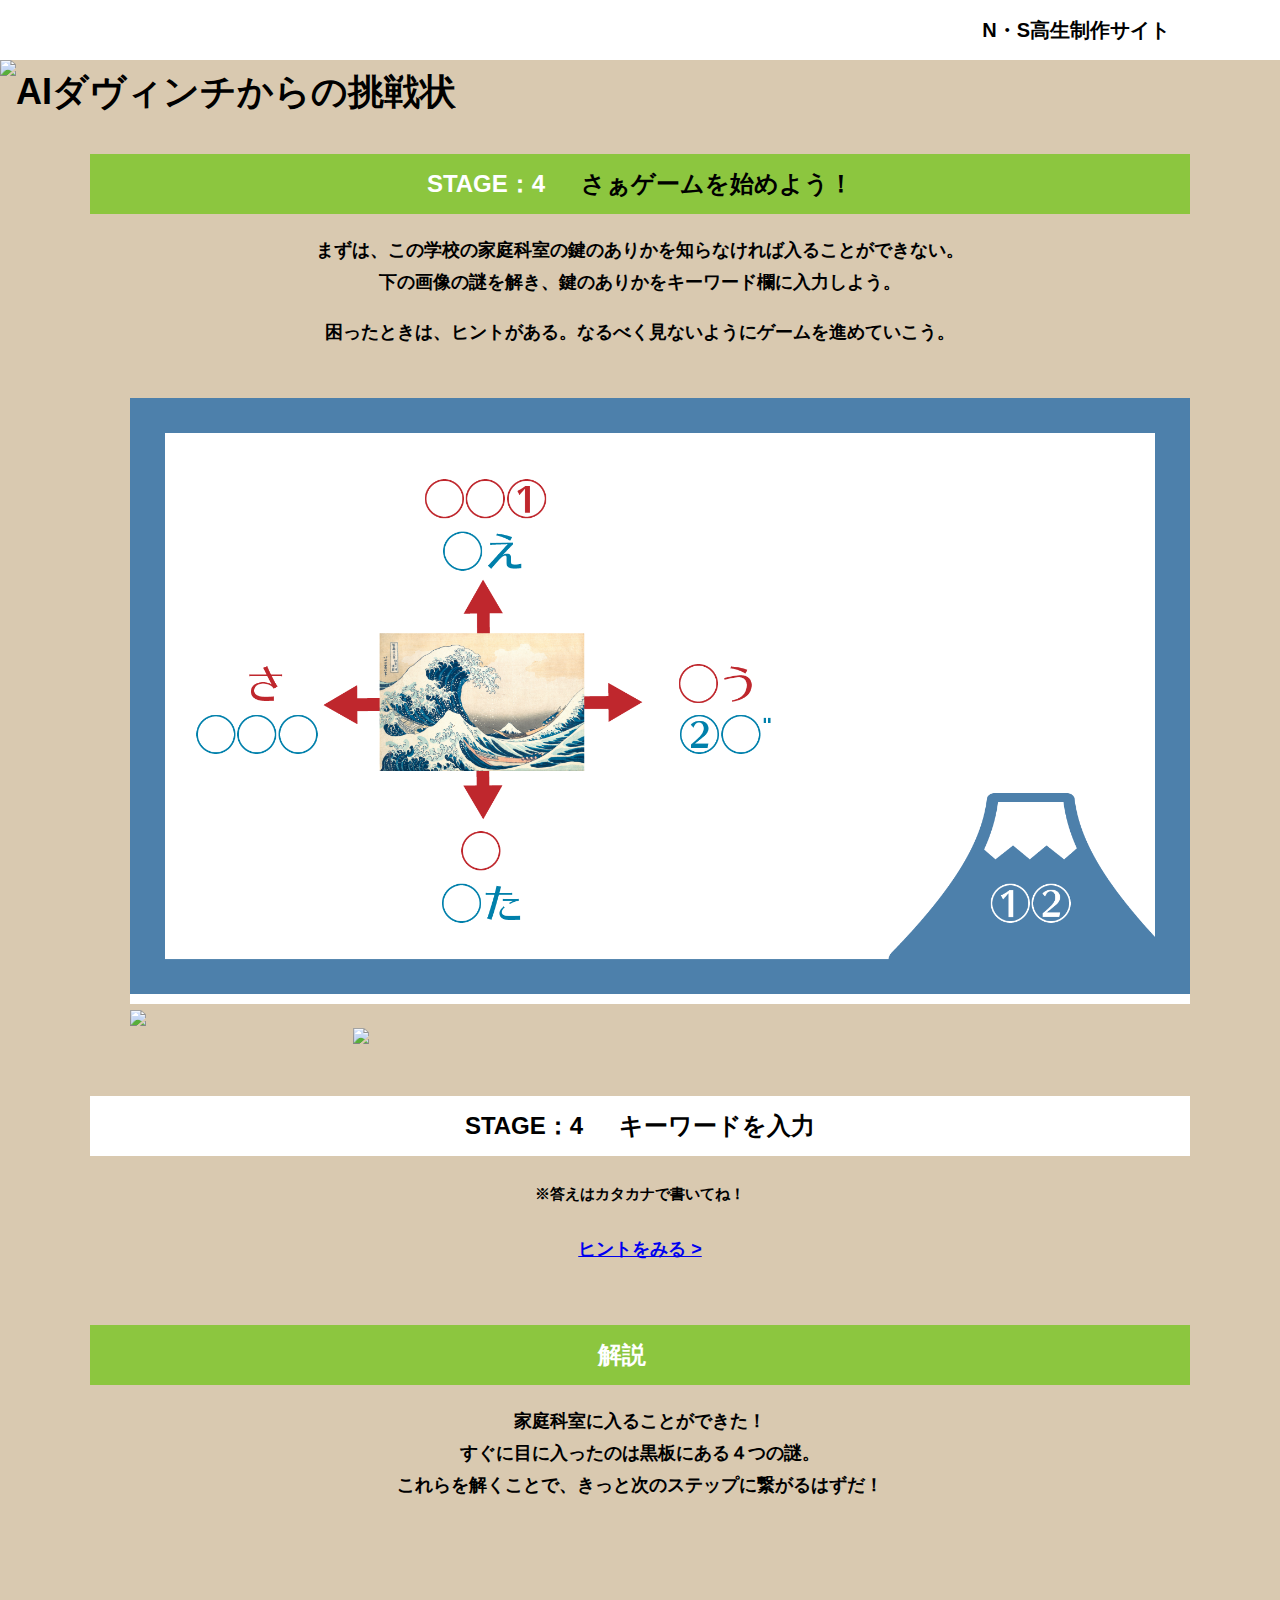
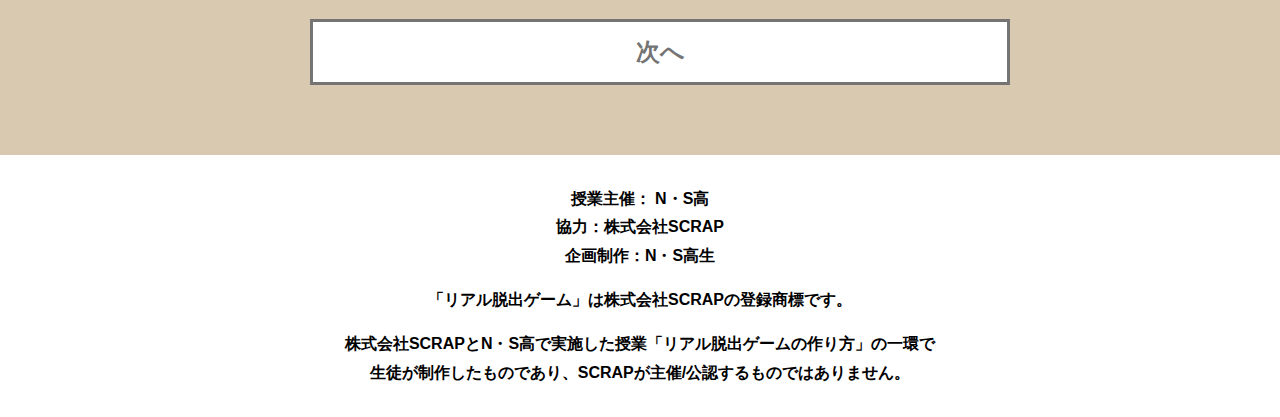
==== fourth.html @ efd49ed9 "Add files via upload" ====
<!DOCTYPE html>
<html lang="ja">
<head>
  <meta charset="UTF-8">
  <meta http-equiv="X-UA-Compatible" content="IE=edge">
  <meta name="viewport" content="width=device-width, initial-scale=1.0">
  <title>AIダヴィンチからの挑戦状 │ Project N</title>
  <link rel="stylesheet" href="assets/css/normalize.css">
  <link rel="stylesheet" href="assets/css/style.css">
</head>
<body>
  <svg width="0" height="0" class="hidden">
    <symbol xmlns="http://www.w3.org/2000/svg" viewBox="0 0 12.47 24.94" id="arrow" class="arrow_svg">
      <title>arrow</title>
      <polygon points="0 24.94 0 19.66 7.35 12.47 0 5.92 0 0 12.47 12.47 0 24.94"/>
    </symbol>
  </svg>
  <header class="header">
    <div class="container">
      <div class="header__logo"><img src="assets/images/大宮キャンパスAチーム 背景色アイボリー.png" alt=""></div>
      <div class="header__name">N・S高生制作サイト</div>
    </div>
  </header>
  <main class="main main-page">
    <!-- タイトルエリア　ここから -->
    <h1 class="main-title"><img src="assets/images/ダ・ヴィンチプロNサイト用-現在のビュー.png" alt="AIダヴィンチからの挑戦状"></h1>
    <!-- タイトルエリア　ここまで -->
    <div id="stage">

      <!-- STAGE1　ここから -->
      <div id="sectionStage1" class="stage">

        <!-- STAGE1問題セクション　ここから -->
        <section class="section">
          <div class="container">
            <h2 class="section-title section-title--keycolorlight"><span class="section-title__stage">STAGE：4</span>さぁゲームを始めよう！</h2>
            <p class="text-center">まずは、この学校の家庭科室の鍵のありかを知らなければ入ることができない。<br>
              下の画像の謎を解き、鍵のありかをキーワード欄に入力しよう。</p>
            <p class="text-center">困ったときは、ヒントがある。なるべく見ないようにゲームを進めていこう。</p>
  
            <div class="container">
              <figure class="image__container">
                <img src="assets/images/アートボード 1.png" alt="">
                <div class="stage1_background"><img src="assets/images/うみ謎のコピー.png" alt=""></div>
                <div class="stage4">
                  <img src="https://github.com/m1lkte4/beta-omiya-A/blob/main/assets/images/%E4%BF%AE%E6%AD%A3%E7%89%88%E3%81%8B%E3%81%9B%E3%82%99%E3%81%AE%E3%82%B3%E3%83%92%E3%82%9A%E3%83%BC.png?raw=true">
                    <div class="stage4_asset">
                      <div id="pic1">
                        <img src="https://github.com/m1lkte4/beta-omiya-A/blob/main/assets/images/%E3%82%A2%E3%82%BB%E3%83%83%E3%83%88%201%E3%81%AE%E3%82%B3%E3%83%92%E3%82%9A%E3%83%BC.png?raw=true" >
                       </div>
                    </div>
                </div>
                
                <script type="text/javascript">
                  const target = document.getElementByid('pic1');
                      target.addEventListener('click', () => {
		                  target.style.display = "none";	
                          	}, false);
                </script>
                
              </figure>

            </div>
          </div>
        </section>
        <!-- STAGE1問題セクション　ここまで -->

        <!-- STAGE1解答入力セクション　ここから -->
        <section class="section bg-color--keycolor">
          <div class="container">
            <h2 class="section-title"><span class="section-title__stage">STAGE：4</span>キーワードを入力</h2>
            <h5 class="text-center">※答えはカタカナで書いてね！</h5>
            <!------------------------------------------------------------------------------------------------------------
              解答入力欄のコンポーネントです。入力欄・送信ボタン・エラーメッセージを表示します。
              v-bind:correct="correctAnswer['stage1']['q1']" は正解の解答を指します。
              v-on:answer-input="answerInput($event, 'stage1', 1)" は送信ボタンをクリックした時の動作を決める関数です。
              2番目、3番目の1引数 'stage1', 1 はstage1の1問目ということになります。
              1番麺の引数 $event は正解、不正解の判定を受け取る変数です。
              []、()の間違い、''の抜けがあると動きません。
            ------------------------------------------------------------------------------------------------------------>
            <answer-input v-bind:correct="correctAnswer['stage4']['q1']" v-on:answer-input="answerInput($event, 'stage1', 1)"></answer-input>

            <a class="link-hint" href="hint4.html" target="hint1">ヒントをみる ></a>
          </div>
        </section>
        <!-- STAGE1解答入力セクション　ここまで -->

        <!-- STAGE1クリア画面　ここから -->
        <!------------------------------------------------------------------------------------------------------
          ステージを全問正解するとclear['stage1']がtrusになります。
          v-if="clear['stage1']"はclear['stage1']がtrueになったら表示します。
          v-bind:class="{isClear:clear['stage1']}"はclear['stage1']がtrueになったら「isClear」クラスを追加します。
        -------------------------------------------------------------------------------------------------------->
        <section v-if="clear['stage1']" v-bind:class="{isClear:clear['stage1']}"  class="section section--clear bg-color--gray">
          <div class="container">
            <div class="clear-message">
              <div class="clear-message__title">STAGE：4  クリア！</div>
              <div class="clear-message__content">家庭科室の扉が開いた！<br>
                <div class="youtube__container">
                  <div class="youtube">
                    <iframe width="560" height="315" src="https://www.youtube.com/embed/E4EvKtoN6QQ" title="YouTube video player" frameborder="0" allow="accelerometer; autoplay; clipboard-write; encrypted-media; gyroscope; picture-in-picture" allowfullscreen></iframe>
                  </div>
                </div>
              <button v-on:click="nextStage('stage1')" onclick="location.href='#sectionStage2'" class="clear-message__btn btn">次へ<svg class="btn__arrow"><use xlink:href="#arrow"></use></svg></button>
            </div>
          </div>
        </section>
        <!-- STAGE4クリア画面　ここまで -->

      </div>
      <!-- STAGE4　ここまで -->
      <div v-if="next['stage1']" id="sectionStage2" class="stage">
        <section>
          <div class="section">
            <div class="container">
              <h2 class="section-title section-title--keycolorlight"><span class="section-title__stage">解説</span></h2>
              <p class="text-center">家庭科室に入ることができた！<br>
                すぐに目に入ったのは黒板にある４つの謎。<br>
                これらを解くことで、きっと次のステップに繋がるはずだ！</p>
            </div>
          </div>
          <div class="stage-column__container section bg-color--keycolor">
            <div class="container">
              <section class="section">
                <div class="container">
                  <a class="btn" href="final.html">次へ<svg class="btn__arrow"><use xlink:href="#arrow"></use></svg></a>
                  </div>
                </div>
                </div>
              </section>
      <!-- 解説　ここまで -->

      </div>
      <footer class="footer section bg-color--gray">
        <div class="container">
            <p class="text-center">授業主催： N・S高<br>協力：株式会社SCRAP<br>企画制作：N・S高生</p>
            <p class="text-center">「リアル脱出ゲーム」は株式会社SCRAPの登録商標です。</p>
            <p class="text-center">株式会社SCRAPとN・S高で実施した授業「リアル脱出ゲームの作り方」の一環で<br>生徒が制作したものであり、SCRAPが主催/公認するものではありません。</p>
        </div>
      </footer>

  <script src="https://unpkg.com/vue@next"></script>
  <script src="assets/js/main.js"></script>
</body>
</html>
---- assets/css/style.css ----
@charset "UTF-8";
/****************************
 * 共通CSSのテンプレートです。
*****************************/
*,
*::before,
*::after {
  -webkit-box-sizing: border-box;
          box-sizing: border-box;
}

html {
  font-size: 18px;
  -webkit-box-sizing: border-box;
          box-sizing: border-box;
}

body {
  overflow-x: hidden;
  font-family: "游ゴシック体", "Yu Gothic", YuGothic, "ヒラギノ角ゴ Pro", "Hiragino Kaku Gothic Pro", "メイリオ", "Meiryo", sans-serif;
  font-size: 18px;
  line-height: 1.77778;
  font-weight: bold;
  text-decoration: none;
  border: none;
  list-style: none;
  color: #000;
  margin: 0;
  background-color: #D9C9B0;
}

img {
  width: 100%;
}

figure {
  margin: 0;
}

figcaption {
  margin-top: 30px;
  font-size: 14px;
}

@media screen and (max-width: 767px) {
  figcaption {
    font-size: 13px;
  }
}

input[type=text] {
  font-size: 18px;
  border: none;
  padding: 25px 35px;
  display: block;
  margin: 0 auto;
  max-width: 580px;
  width: 100%;
}

::-webkit-input-placeholder {
  color: #999;
}

:-ms-input-placeholder {
  color: #999;
}

::-ms-input-placeholder {
  color: #999;
}

::placeholder {
  color: #999;
}

button {
  cursor: pointer;
  display: block;
  border: none;
  margin: 0 auto;
  background-color: #006837;
  color: #fff;
  width: 287px;
  height: 55px;
}

/*******************
* Layout
*******************/
.section {
  padding-top: 30px;
  padding-bottom: 30px;
}

.section--clear {
  /* ステージクリア画面 */
  position: fixed;
  display: none;
  /* 読み込み時に一瞬表示されるのを防ぐ */
  -webkit-box-pack: center;
      -ms-flex-pack: center;
          justify-content: center;
  -webkit-box-align: center;
      -ms-flex-align: center;
          align-items: center;
  top: 0;
  bottom: 0;
  left: 0;
  right: 0;
  z-index: 200;
}

.section--clear.isClear {
  display: -webkit-box;
  display: -ms-flexbox;
  display: flex;
}

.container {
  width: 1100px;
  padding-left: 20px;
  padding-right: 20px;
  margin: 0 auto;
}

@media screen and (max-width: 1100px) {
  .container {
    width: calc(100% - 40px);
  }
}

.row {
  display: -webkit-box;
  display: -ms-flexbox;
  display: flex;
  -ms-flex-line-pack: stretch;
      align-content: stretch;
  gap: 10px;
}

.row + .row {
  margin-top: 20px;
}

.column {
  width: 100%;
}

.card {
  background-color: #fff;
  margin-bottom: 20px;
  height: 100%;
}

.card__title {
  font-size: 18px;
  text-align: center;
  margin: 0;
  padding: 20px 30px;
  position: relative;
  cursor: pointer;
}

.card__content {
  -webkit-transition: all 0.3s;
  transition: all 0.3s;
  font-size: 16px;
  padding: 20px 30px;
  margin: 0;
  position: relative;
}

.card__content::before {
  display: block;
  content: '';
  width: calc(100% - 60px);
  height: 7px;
  background-color: #fcee21;
  position: absolute;
  top: -10px;
  left: 30px;
}

.hint-page .card {
  height: auto;
}

.hint-page .card__content {
  display: none;
  text-align: center;
}

.hint-page .card__arrow {
  position: absolute;
  top: calc(50% - 12px);
  right: 45px;
  -webkit-transform: rotate(90deg);
          transform: rotate(90deg);
  -webkit-transition: all 0.3s;
  transition: all 0.3s;
  fill: #009245;
  width: 12px;
  height: 24px;
}

.hint-page .card.is-open .card__content {
  display: block;
}

.hint-page .card.is-open .card__arrow {
  -webkit-transform: rotate(-90deg);
          transform: rotate(-90deg);
}

.box {
  padding: 35px 30px;
}

.youtube {
  position: relative;
  width: 100%;
  padding-top: 56.25%;
}

.youtube iframe {
  position: absolute;
  top: 0;
  left: 0;
  width: 100%;
  height: 100%;
}

.youtube__container {
  max-width: 800px;
  margin: 0 auto;
}

/*********************
* Color
*********************/
.bg-color--keycolor {
  background-color: #D9C9B0;
}

.bg-color--subcolor {
  background-color: #d9e021;
}

.bg-color--gray {
  background-color: #D9C9B0;
}

.stage1_background{
  background-color: #fff;
}

/*********************
* title
**********************/
.main-title {
  margin: 0;
}

.sub-title {
  text-align: center;
  font-size: 18px;
  line-height: 1.66667;
}

.sub-title__bg {
  background-color: #fcee21;
  padding-left: 1rem;
  padding-right: 1rem;
}

.section-title {
  font-size: 24px;
  line-height: 1.75;
  text-align: center;
  padding: 9px 20px;
  background-color: #fff;
  margin: 0 -20px 20px -20px;
}

.section-title__stage {
  display: inline-block;
  margin-right: 2rem;
}

.section-title--keycolorlight {
  background-color: #8cc63f;
}

.section-title--keycolorlight .section-title__stage {
  color: #fff;
}

.section-title--keycolor {
  background-color: #39b54a;
}

.section-title--story {
  width: 330px;
  margin: 0 auto 20px;
}

.section-title--border {
  position: relative;
  font-size: 30px;
  text-align: center;
  line-height: 1.06667;
  margin: 0;
  padding-bottom: 15px;
  color: #006837;
}

.section-title--border::after {
  position: absolute;
  bottom: 0;
  left: calc(50% - 95px);
  display: block;
  content: '';
  background-color: #fff;
  height: 2.6px;
  width: 190px;
}

/******************
* text
******************/
.font-eng {
  font-style: italic;
  font-weight: normal;
}

/*************************
* Button
*************************/
.btn {
  display: block;
  text-decoration: none;
  cursor: pointer;
  background-color: #fff;
  color: #747474;
  font-size: 24px;
  line-height: 1.54167;
  text-align: center;
  padding: 11.5px;
  width: calc(100% - 40px);
  max-width: 700px;
  margin: 10px auto;
  position: relative;
  border: 3px solid #747474;
}

.btn:hover {
  opacity: 0.7;
}

.btn__arrow {
  position: absolute;
  top: calc(50% - 12px);
  right: 15px;
  fill: #fff;
  width: 12px;
  height: 24px;
}

/****************
* header
*****************/
.header {
  background-color: #fff;
  height: 60px;
}

.header .container {
  display: -webkit-box;
  display: -ms-flexbox;
  display: flex;
  -webkit-box-pack: justify;
      -ms-flex-pack: justify;
          justify-content: space-between;
  -webkit-box-align: center;
      -ms-flex-align: center;
          align-items: center;
  height: 100%;
}

.header__logo {
  width: 270px;
  height: 58px;
}

.header__name {
  font-size: 20px;
  line-height: 1.1;
}

.footer {
  font-size: 16px;
  background-color: #fff;
}

.footer p:first-child {
  margin-top: 0;
}

.footer p:last-child {
  margin-bottom: 0;
}

/********************
* main
********************/
.story__note {
  margin: 0;
}

.story__note__outer {
  width: 860px;
  display: -webkit-box;
  display: -ms-flexbox;
  display: flex;
  padding: 20px;
  margin: 20px auto;
  -webkit-box-pack: center;
      -ms-flex-pack: center;
          justify-content: center;
}

@media screen and (max-width: 940px) {
  .story__note__outer {
    width: 100%;
  }
}

.stage-column__container + .stage-column__container {
  border-top: 2px solid #fff;
}

.answer {
  font-size: 18px;
  margin-bottom: 20px;
  line-height: 80px;
  word-spacing: 20px;
}

.err-message {
  color: #c1272d;
  font-size: 18px;
  text-align: center;
}

.link-hint {
  text-align: center;
  display: block;
  margin-top: 20px;
}

.clear-message {
  background-color: #d9e021;
  padding: 30px 30px 60px;
  position: relative;
}

.clear-message__title {
  position: relative;
  display: block;
  text-align: center;
  color: #006837;
  font-size: 30px;
  padding-bottom: 10px;
  margin-bottom: 35px;
}

.clear-message__title::after {
  content: '';
  position: absolute;
  display: block;
  width: 183px;
  height: 2px;
  background-color: #fff;
  bottom: 0;
  left: calc(50% - (183px/2));
}

.clear-message__content {
  text-align: center;
}

.clear-message__btn {
  position: absolute;
  bottom: -30px;
  left: calc(50% - 144px);
  width: 288px;
  margin: 0;
}

/********************
* Utility
********************/
.text-center {
  text-align: center;
}

.text-left {
  text-align: left;
}

.text-right {
  text-align: right;
}

.hidden {
  display: none;
}

/********************
* stage4
********************/
.stage4 {
  position: relative;
}

.stage4_asset{
  width: 60px;
  height: 60px;

  position: absolute;
  top: 55%;
  left: 21%;
}

/*# sourceMappingURL=style.css.map */
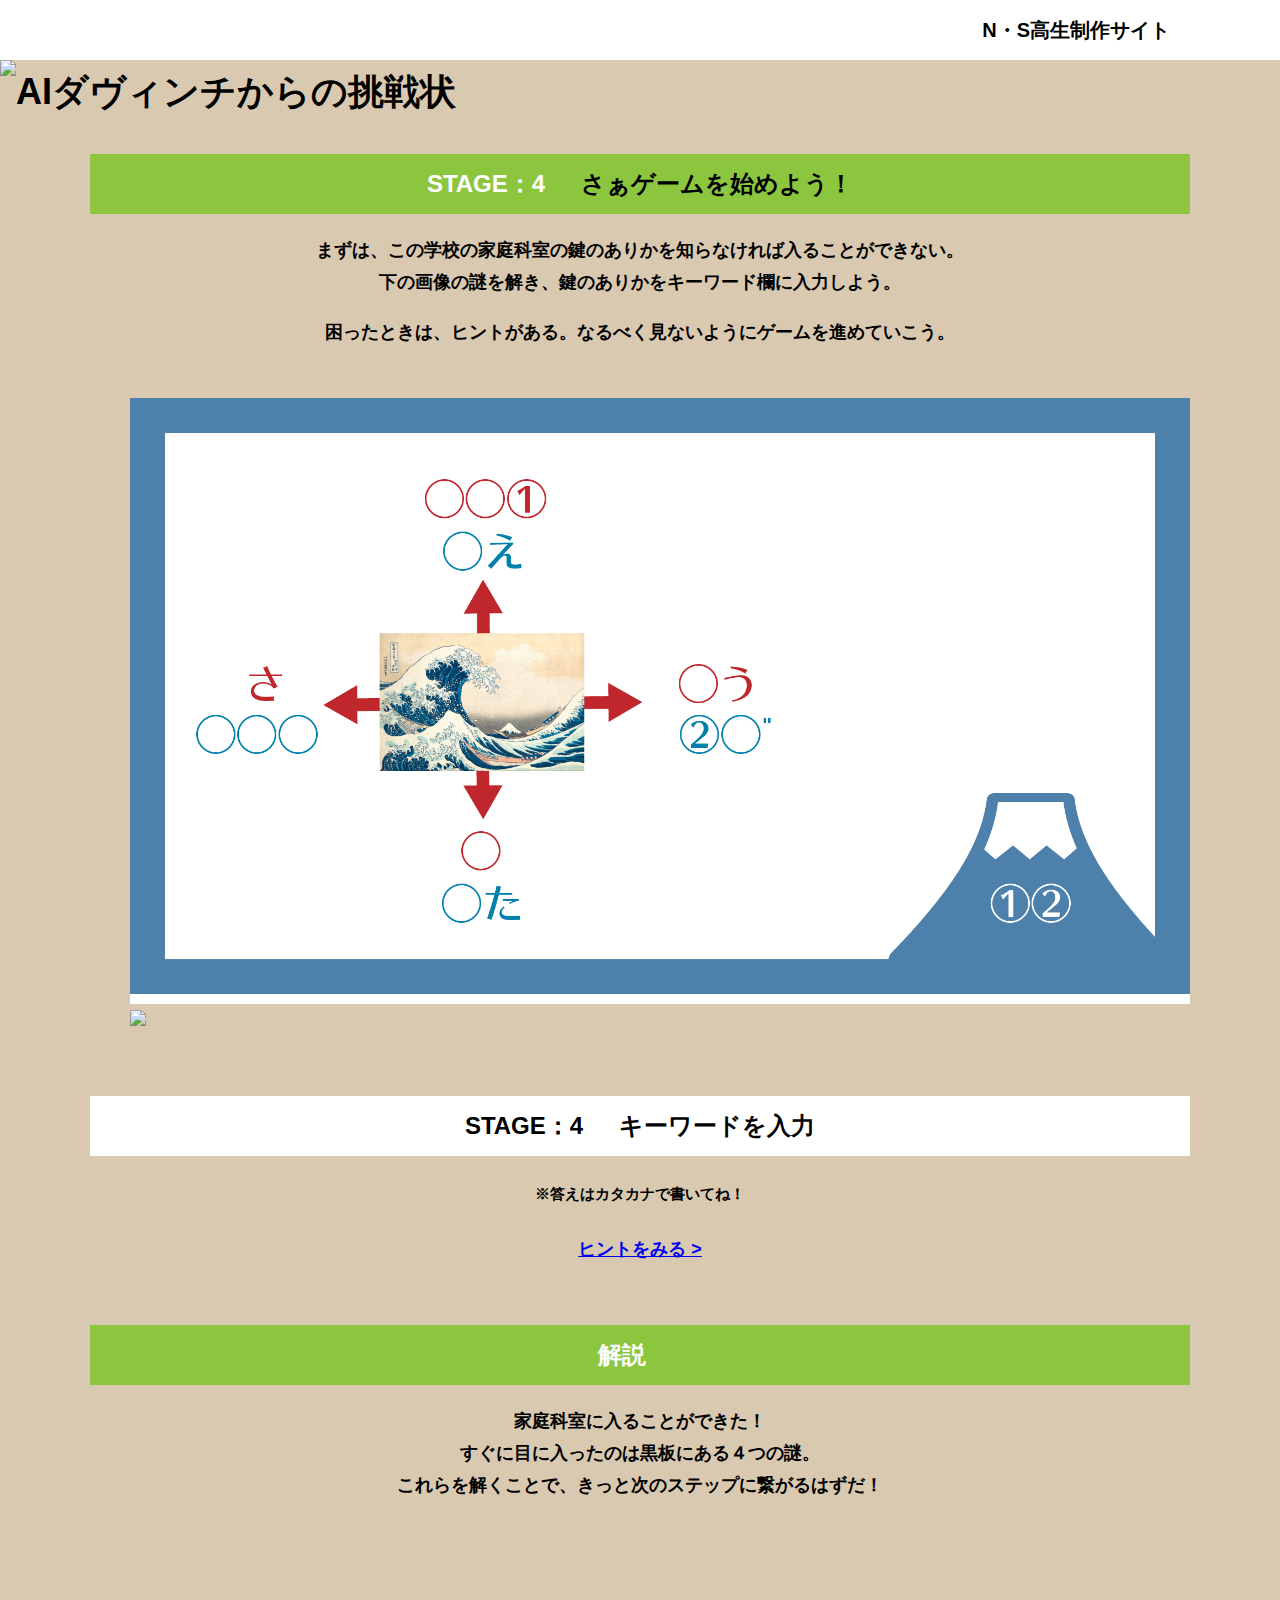
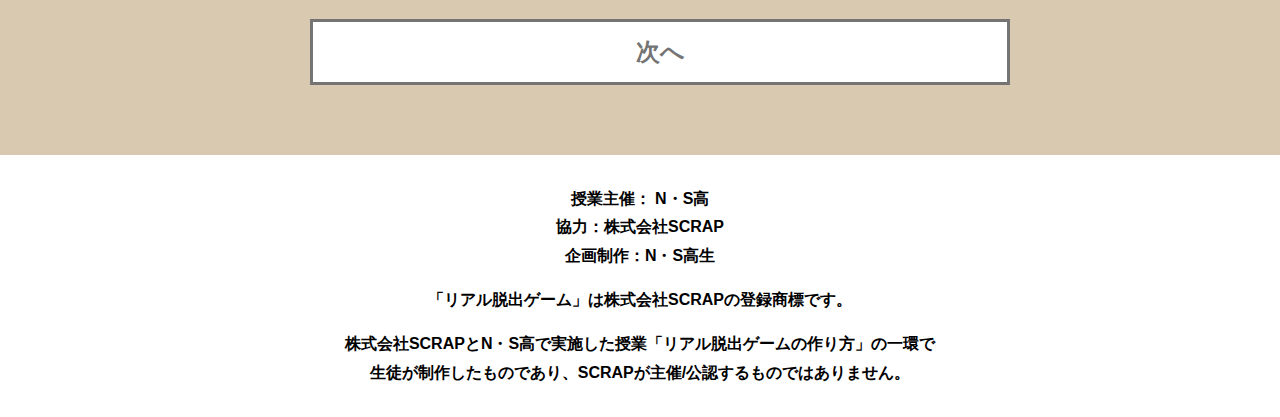
==== commit 074626bf: "Update fourth.html" ====
--- a/fourth.html
+++ b/fourth.html
@@ -45,9 +45,9 @@
                 <div class="stage4">
                   <img src="https://github.com/m1lkte4/beta-omiya-A/blob/main/assets/images/%E4%BF%AE%E6%AD%A3%E7%89%88%E3%81%8B%E3%81%9B%E3%82%99%E3%81%AE%E3%82%B3%E3%83%92%E3%82%9A%E3%83%BC.png?raw=true">
                     <div class="stage4_asset">
-                      <div id="pic1">
-                        <img src="https://github.com/m1lkte4/beta-omiya-A/blob/main/assets/images/%E3%82%A2%E3%82%BB%E3%83%83%E3%83%88%201%E3%81%AE%E3%82%B3%E3%83%92%E3%82%9A%E3%83%BC.png?raw=true" >
-                       </div>
+                     
+                      <id="pic1" img src="https://github.com/m1lkte4/beta-omiya-A/blob/main/assets/images/%E3%82%A2%E3%82%BB%E3%83%83%E3%83%88%201%E3%81%AE%E3%82%B3%E3%83%92%E3%82%9A%E3%83%BC.png?raw=true" >
+                      
                     </div>
                 </div>
                 
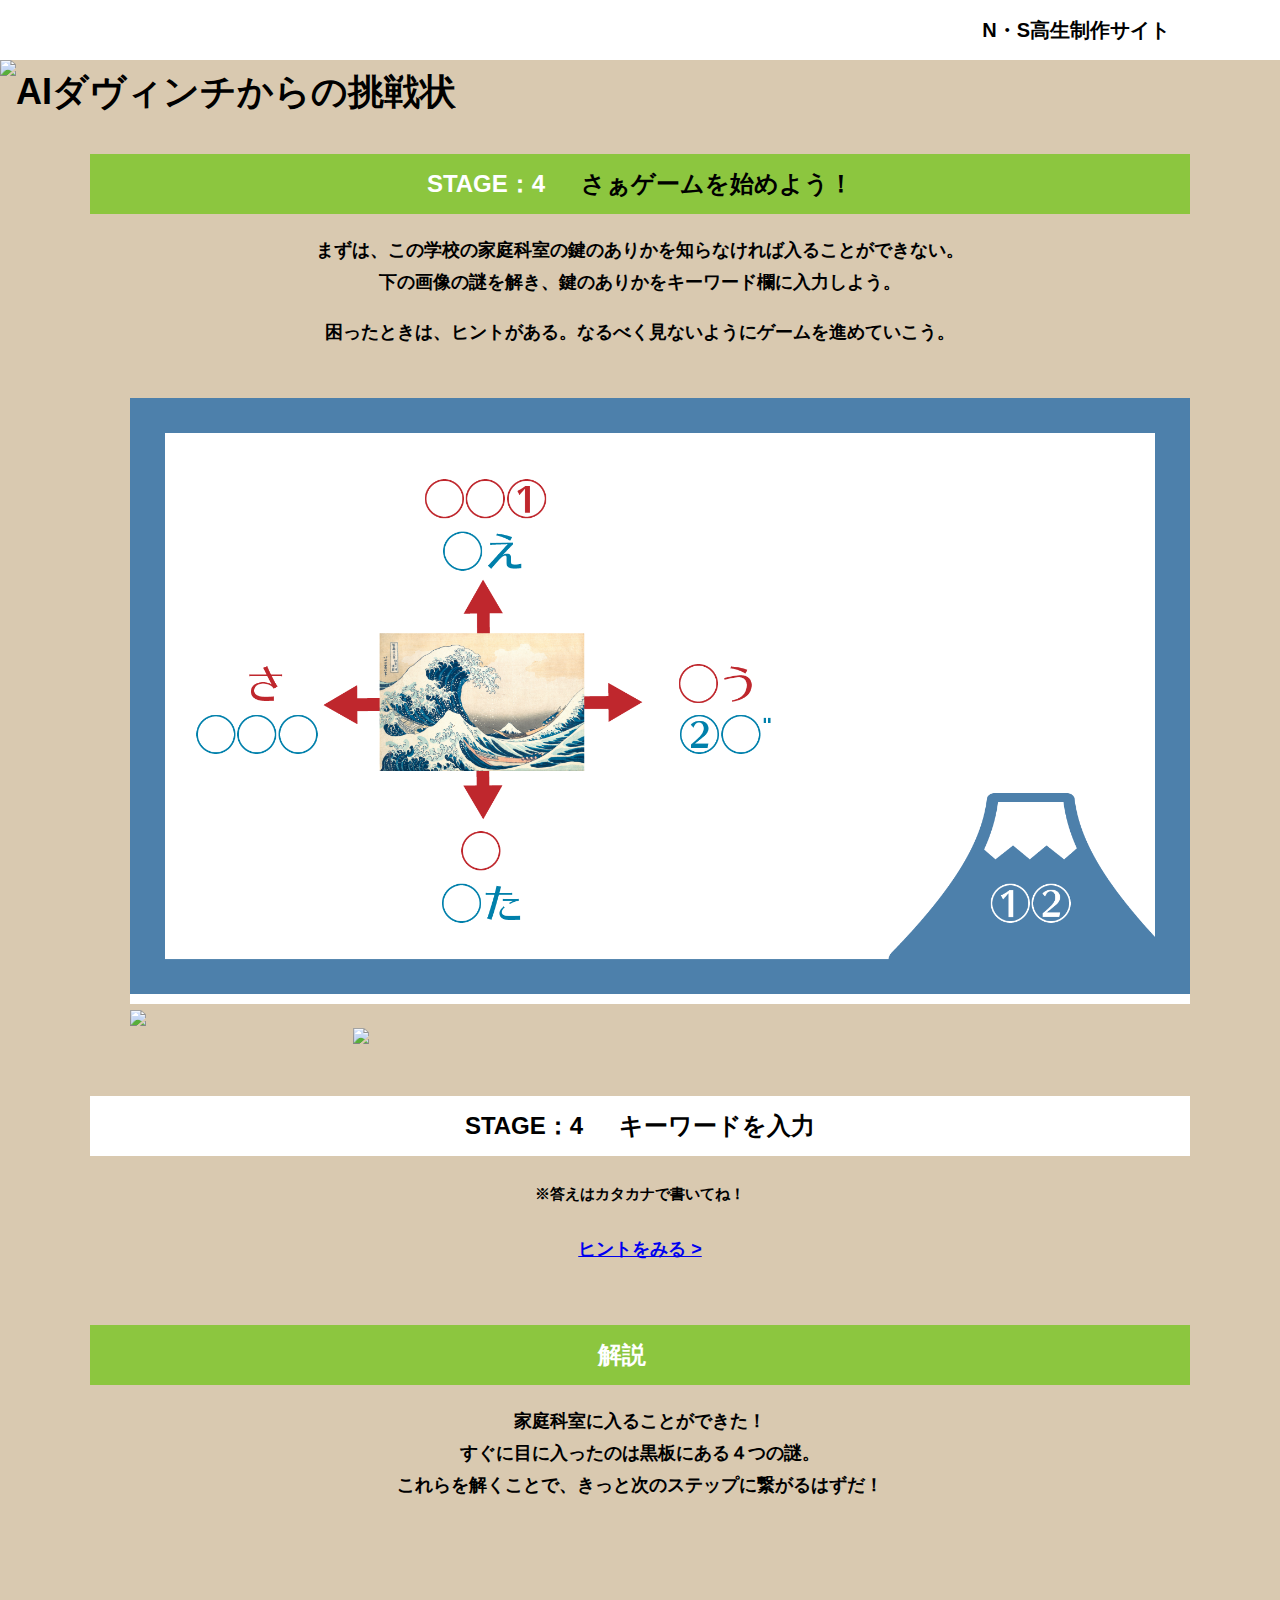
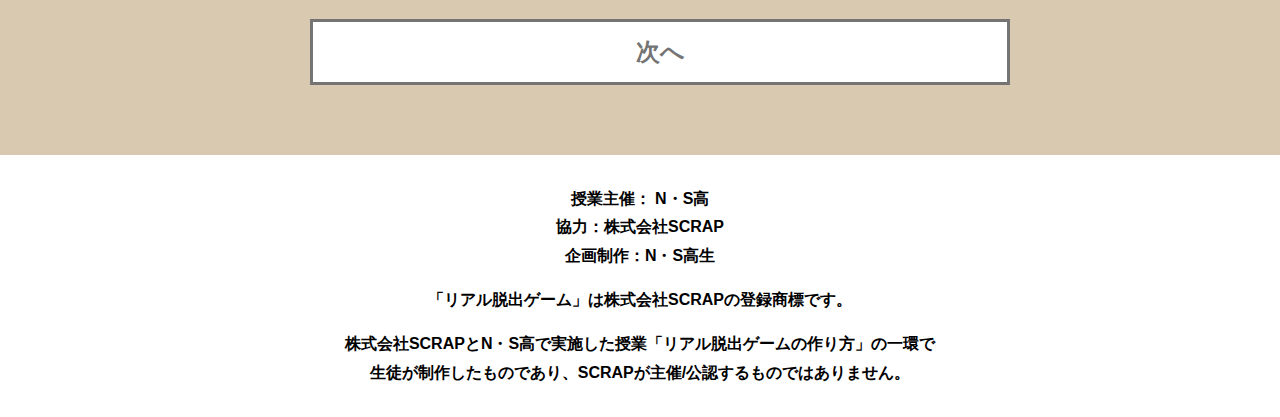
==== commit e5473425: "Update fourth.html" ====
--- a/fourth.html
+++ b/fourth.html
@@ -46,7 +46,7 @@
                   <img src="https://github.com/m1lkte4/beta-omiya-A/blob/main/assets/images/%E4%BF%AE%E6%AD%A3%E7%89%88%E3%81%8B%E3%81%9B%E3%82%99%E3%81%AE%E3%82%B3%E3%83%92%E3%82%9A%E3%83%BC.png?raw=true">
                     <div class="stage4_asset">
                      
-                      <id="pic1" img src="https://github.com/m1lkte4/beta-omiya-A/blob/main/assets/images/%E3%82%A2%E3%82%BB%E3%83%83%E3%83%88%201%E3%81%AE%E3%82%B3%E3%83%92%E3%82%9A%E3%83%BC.png?raw=true" >
+                      <img id="pic1" src="https://github.com/m1lkte4/beta-omiya-A/blob/main/assets/images/%E3%82%A2%E3%82%BB%E3%83%83%E3%83%88%201%E3%81%AE%E3%82%B3%E3%83%92%E3%82%9A%E3%83%BC.png?raw=true" >
                       
                     </div>
                 </div>
